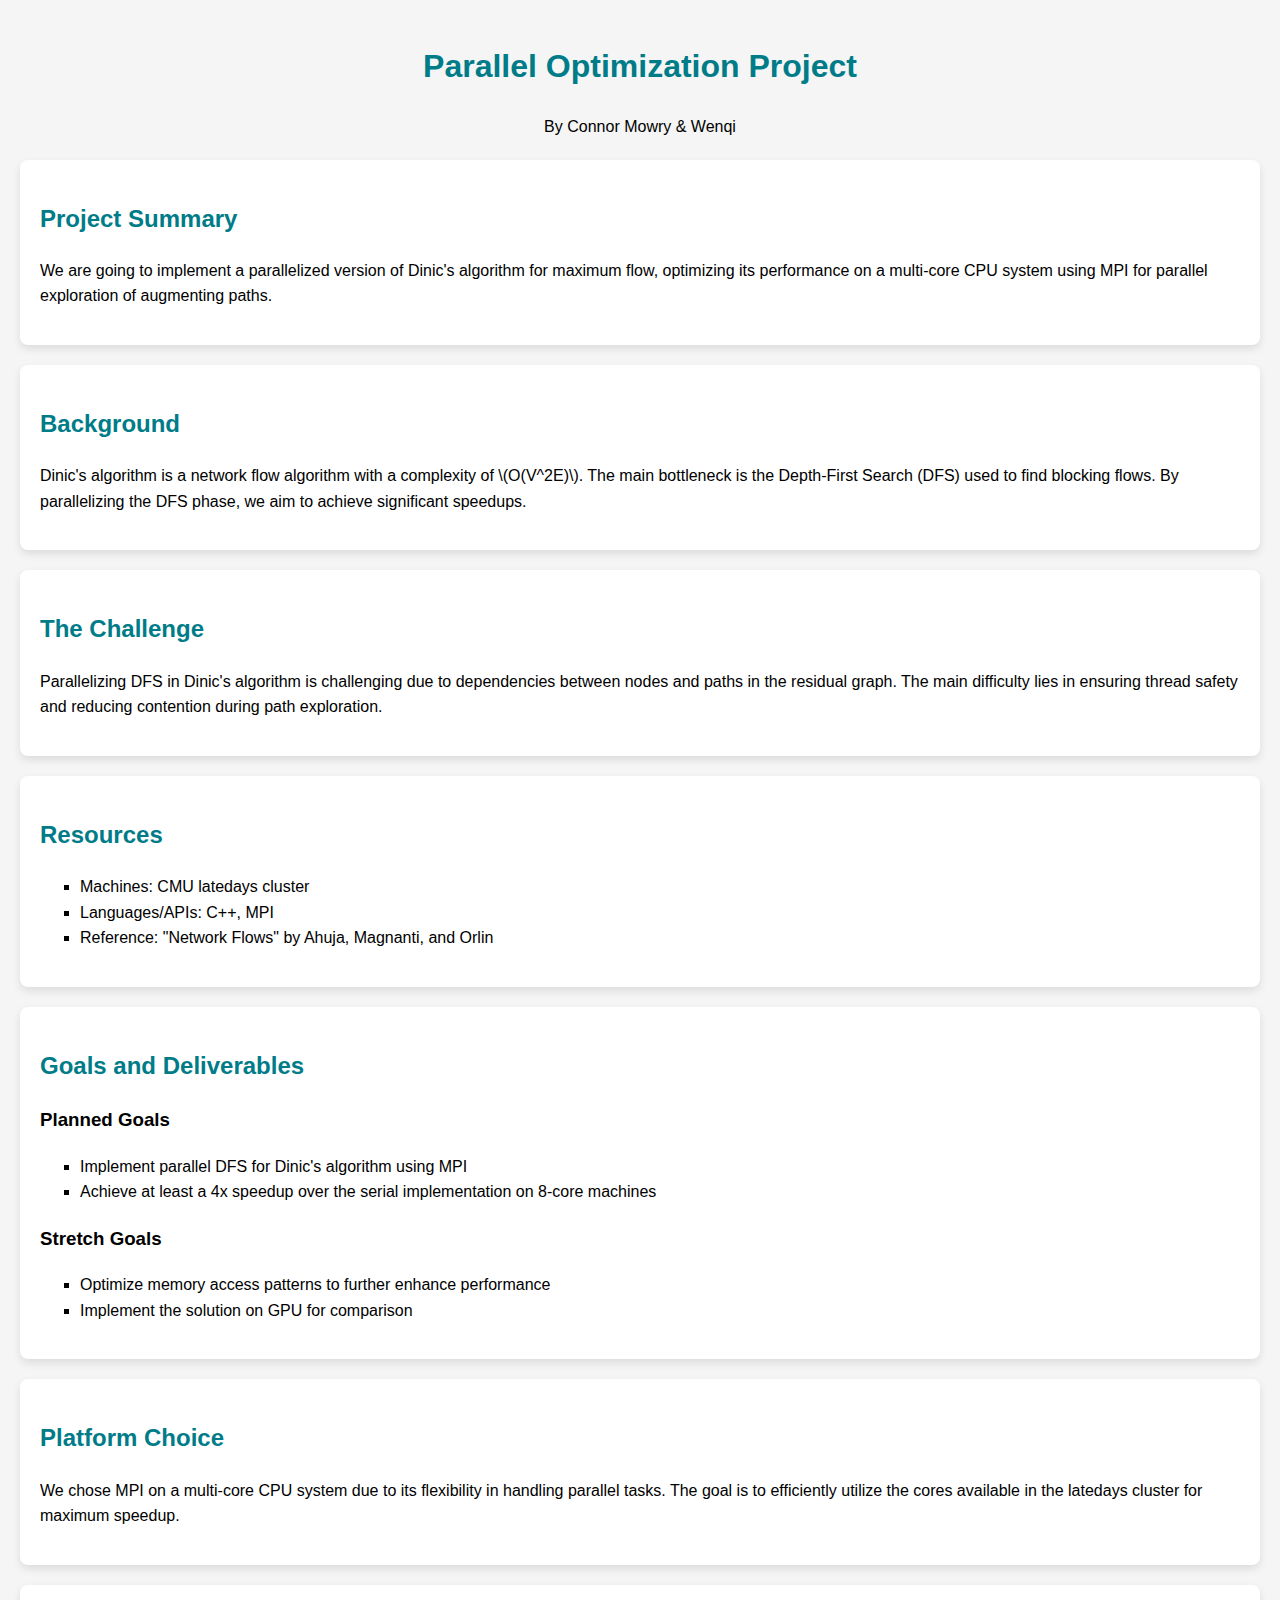
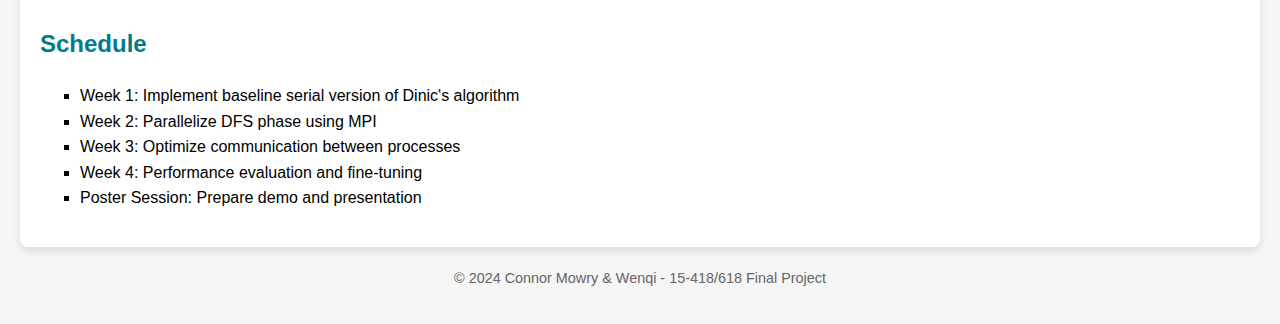
==== index.html @ 9fb958b7 "Initial commit" ====
<!DOCTYPE html>
<html lang="en">
<head>
    <meta charset="UTF-8">
    <meta name="viewport" content="width=device-width, initial-scale=1.0">
    <title>15-418 Final Project - Parallel Optimization</title>
    <link rel="stylesheet" href="styles.css">
</head>
<body>
    <header>
        <h1>Parallel Optimization Project</h1>
        <p>By Connor Mowry & Wenqi</p>
    </header>

    <section id="summary">
        <h2>Project Summary</h2>
        <p>We are going to implement a parallelized version of Dinic's algorithm for maximum flow, optimizing its performance on a multi-core CPU system using MPI for parallel exploration of augmenting paths.</p>
    </section>

    <section id="background">
        <h2>Background</h2>
        <p>Dinic's algorithm is a network flow algorithm with a complexity of \(O(V^2E)\). The main bottleneck is the Depth-First Search (DFS) used to find blocking flows. By parallelizing the DFS phase, we aim to achieve significant speedups.</p>
    </section>

    <section id="challenge">
        <h2>The Challenge</h2>
        <p>Parallelizing DFS in Dinic's algorithm is challenging due to dependencies between nodes and paths in the residual graph. The main difficulty lies in ensuring thread safety and reducing contention during path exploration.</p>
    </section>

    <section id="resources">
        <h2>Resources</h2>
        <ul>
            <li>Machines: CMU latedays cluster</li>
            <li>Languages/APIs: C++, MPI</li>
            <li>Reference: "Network Flows" by Ahuja, Magnanti, and Orlin</li>
        </ul>
    </section>

    <section id="goals">
        <h2>Goals and Deliverables</h2>
        <h3>Planned Goals</h3>
        <ul>
            <li>Implement parallel DFS for Dinic's algorithm using MPI</li>
            <li>Achieve at least a 4x speedup over the serial implementation on 8-core machines</li>
        </ul>
        <h3>Stretch Goals</h3>
        <ul>
            <li>Optimize memory access patterns to further enhance performance</li>
            <li>Implement the solution on GPU for comparison</li>
        </ul>
    </section>

    <section id="platform">
        <h2>Platform Choice</h2>
        <p>We chose MPI on a multi-core CPU system due to its flexibility in handling parallel tasks. The goal is to efficiently utilize the cores available in the latedays cluster for maximum speedup.</p>
    </section>

    <section id="schedule">
        <h2>Schedule</h2>
        <ul>
            <li>Week 1: Implement baseline serial version of Dinic's algorithm</li>
            <li>Week 2: Parallelize DFS phase using MPI</li>
            <li>Week 3: Optimize communication between processes</li>
            <li>Week 4: Performance evaluation and fine-tuning</li>
            <li>Poster Session: Prepare demo and presentation</li>
        </ul>
    </section>

    <footer>
        <p>&copy; 2024 Connor Mowry & Wenqi - 15-418/618 Final Project</p>
    </footer>
</body>
</html>
---- styles.css ----
body {
    font-family: Arial, sans-serif;
    line-height: 1.6;
    margin: 0;
    padding: 20px;
    background-color: #f5f5f5;
}

header {
    text-align: center;
    margin-bottom: 20px;
}

header h1 {
    color: #007c89;
}

section {
    background: white;
    padding: 20px;
    margin-bottom: 20px;
    border-radius: 8px;
    box-shadow: 0 4px 8px rgba(0, 0, 0, 0.1);
}

h2 {
    color: #007c89;
}

ul {
    list-style-type: square;
}

footer {
    text-align: center;
    margin-top: 20px;
    font-size: 0.9em;
    color: #666;
}
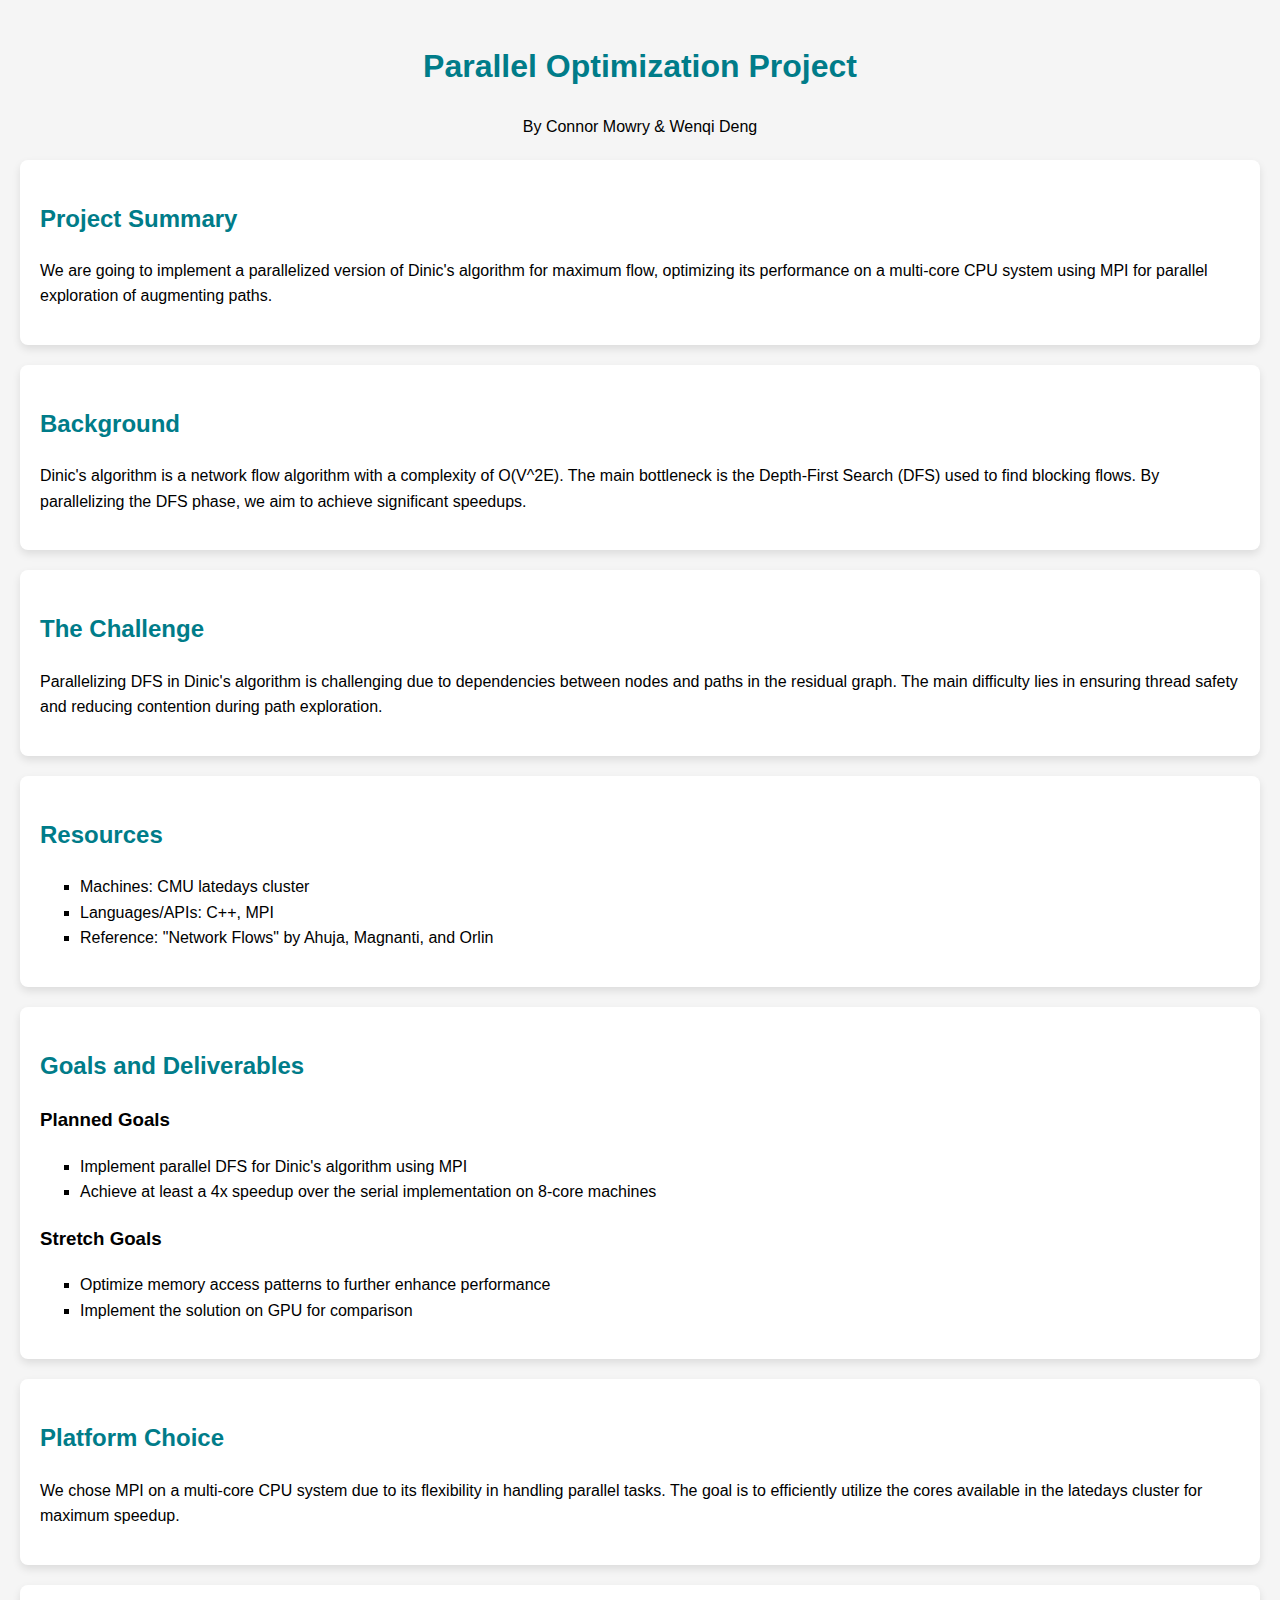
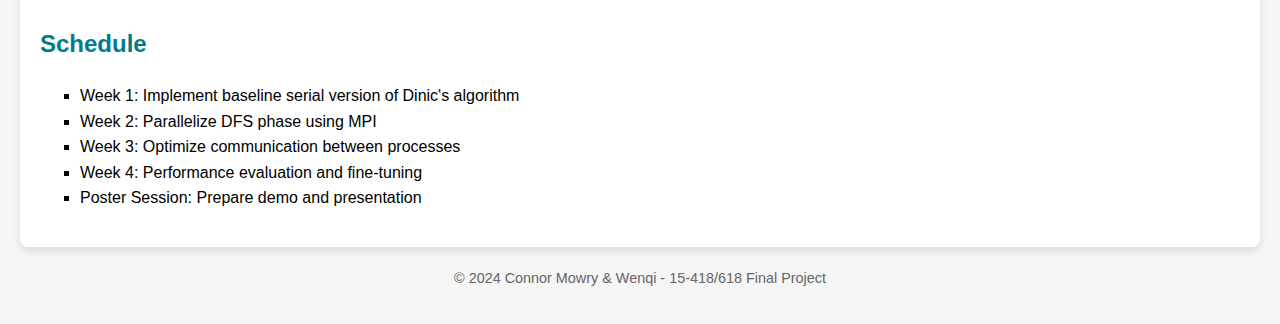
==== commit 4e9f95ab: "Minor changes" ====
--- a/index.html
+++ b/index.html
@@ -9,7 +9,7 @@
 <body>
     <header>
         <h1>Parallel Optimization Project</h1>
-        <p>By Connor Mowry & Wenqi</p>
+        <p>By Connor Mowry & Wenqi Deng</p>
     </header>
 
     <section id="summary">
@@ -19,7 +19,7 @@
 
     <section id="background">
         <h2>Background</h2>
-        <p>Dinic's algorithm is a network flow algorithm with a complexity of \(O(V^2E)\). The main bottleneck is the Depth-First Search (DFS) used to find blocking flows. By parallelizing the DFS phase, we aim to achieve significant speedups.</p>
+        <p>Dinic's algorithm is a network flow algorithm with a complexity of O(V^2E). The main bottleneck is the Depth-First Search (DFS) used to find blocking flows. By parallelizing the DFS phase, we aim to achieve significant speedups.</p>
     </section>
 
     <section id="challenge">
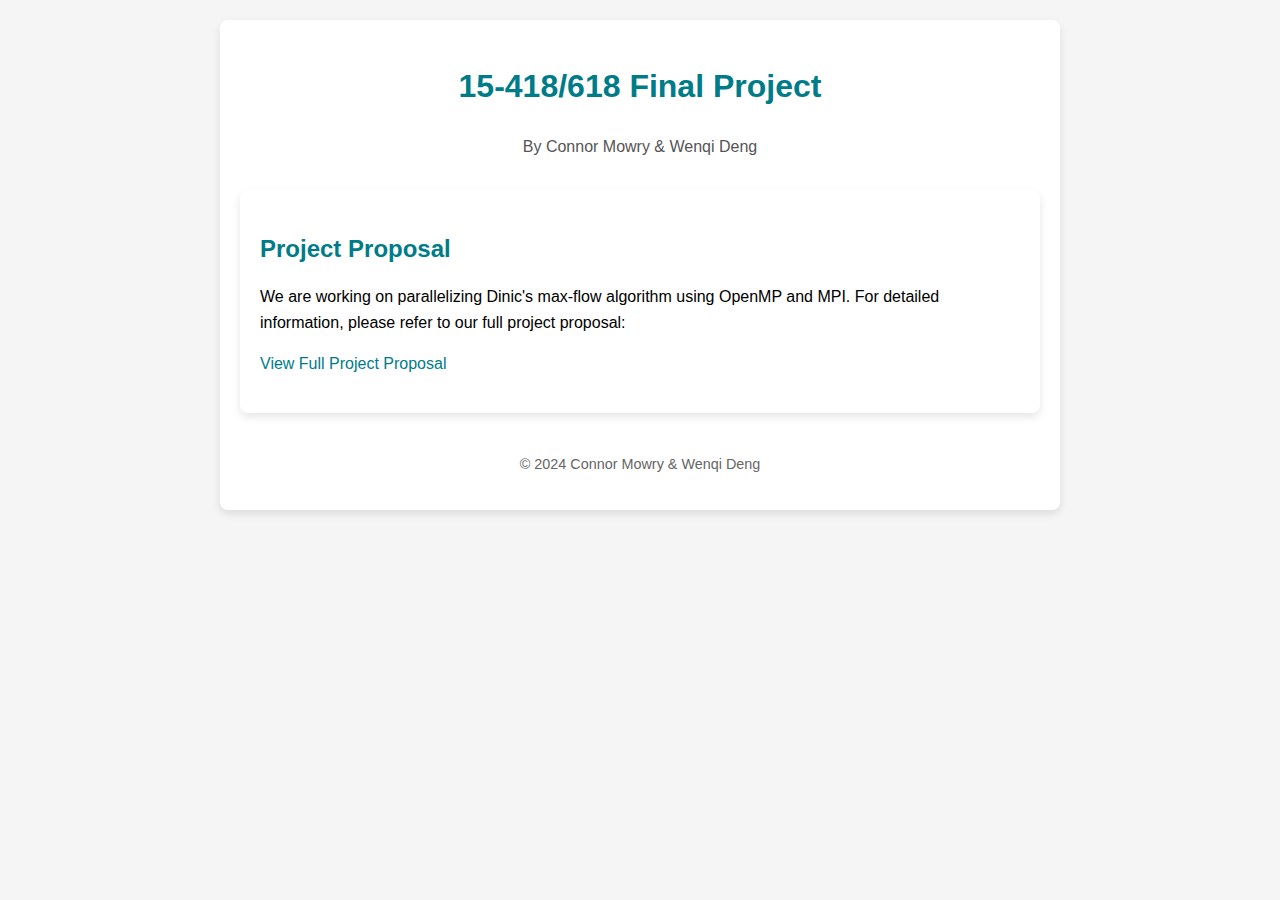
==== commit 39f75821: "Added proposal webpage" ====
--- a/index.html
+++ b/index.html
@@ -3,71 +3,25 @@
 <head>
     <meta charset="UTF-8">
     <meta name="viewport" content="width=device-width, initial-scale=1.0">
-    <title>15-418 Final Project - Parallel Optimization</title>
+    <title>15-418 Final Project - Parallelizing Dinic's Algorithm</title>
     <link rel="stylesheet" href="styles.css">
 </head>
 <body>
-    <header>
-        <h1>Parallel Optimization Project</h1>
-        <p>By Connor Mowry & Wenqi Deng</p>
-    </header>
+    <div class="container">
+        <header>
+            <h1>15-418/618 Final Project</h1>
+            <p>By Connor Mowry & Wenqi Deng</p>
+        </header>
 
-    <section id="summary">
-        <h2>Project Summary</h2>
-        <p>We are going to implement a parallelized version of Dinic's algorithm for maximum flow, optimizing its performance on a multi-core CPU system using MPI for parallel exploration of augmenting paths.</p>
-    </section>
+        <section id="proposal">
+            <h2>Project Proposal</h2>
+            <p>We are working on parallelizing Dinic's max-flow algorithm using OpenMP and MPI. For detailed information, please refer to our full project proposal:</p>
+            <p><a href="proposal.html">View Full Project Proposal</a></p>
+        </section>
 
-    <section id="background">
-        <h2>Background</h2>
-        <p>Dinic's algorithm is a network flow algorithm with a complexity of O(V^2E). The main bottleneck is the Depth-First Search (DFS) used to find blocking flows. By parallelizing the DFS phase, we aim to achieve significant speedups.</p>
-    </section>
-
-    <section id="challenge">
-        <h2>The Challenge</h2>
-        <p>Parallelizing DFS in Dinic's algorithm is challenging due to dependencies between nodes and paths in the residual graph. The main difficulty lies in ensuring thread safety and reducing contention during path exploration.</p>
-    </section>
-
-    <section id="resources">
-        <h2>Resources</h2>
-        <ul>
-            <li>Machines: CMU latedays cluster</li>
-            <li>Languages/APIs: C++, MPI</li>
-            <li>Reference: "Network Flows" by Ahuja, Magnanti, and Orlin</li>
-        </ul>
-    </section>
-
-    <section id="goals">
-        <h2>Goals and Deliverables</h2>
-        <h3>Planned Goals</h3>
-        <ul>
-            <li>Implement parallel DFS for Dinic's algorithm using MPI</li>
-            <li>Achieve at least a 4x speedup over the serial implementation on 8-core machines</li>
-        </ul>
-        <h3>Stretch Goals</h3>
-        <ul>
-            <li>Optimize memory access patterns to further enhance performance</li>
-            <li>Implement the solution on GPU for comparison</li>
-        </ul>
-    </section>
-
-    <section id="platform">
-        <h2>Platform Choice</h2>
-        <p>We chose MPI on a multi-core CPU system due to its flexibility in handling parallel tasks. The goal is to efficiently utilize the cores available in the latedays cluster for maximum speedup.</p>
-    </section>
-
-    <section id="schedule">
-        <h2>Schedule</h2>
-        <ul>
-            <li>Week 1: Implement baseline serial version of Dinic's algorithm</li>
-            <li>Week 2: Parallelize DFS phase using MPI</li>
-            <li>Week 3: Optimize communication between processes</li>
-            <li>Week 4: Performance evaluation and fine-tuning</li>
-            <li>Poster Session: Prepare demo and presentation</li>
-        </ul>
-    </section>
-
-    <footer>
-        <p>&copy; 2024 Connor Mowry & Wenqi - 15-418/618 Final Project</p>
-    </footer>
+        <footer>
+            <p>&copy; 2024 Connor Mowry & Wenqi Deng</p>
+        </footer>
+    </div>
 </body>
-</html>+</html>
--- a/styles.css
+++ b/styles.css
@@ -1,20 +1,42 @@
+/* General Styles */
 body {
     font-family: Arial, sans-serif;
     line-height: 1.6;
     margin: 0;
-    padding: 20px;
+    padding: 0;
     background-color: #f5f5f5;
+    display: flex;
+    justify-content: center;
 }
 
+/* Container for Centered Content */
+.container {
+    max-width: 800px; /* Restrict content width */
+    width: 100%;
+    margin: 20px;
+    padding: 20px;
+    background-color: #fff;
+    border-radius: 8px;
+    box-shadow: 0 4px 8px rgba(0, 0, 0, 0.1);
+}
+
+/* Header Styling */
 header {
     text-align: center;
-    margin-bottom: 20px;
+    margin-bottom: 30px;
 }
 
 header h1 {
     color: #007c89;
+    font-size: 2em;
 }
 
+header p {
+    color: #555;
+    margin-top: 10px;
+}
+
+/* Section Styling */
 section {
     background: white;
     padding: 20px;
@@ -25,15 +47,69 @@
 
 h2 {
     color: #007c89;
+    margin-bottom: 15px;
 }
 
+h3 {
+    color: #007c89;
+    margin-top: 30px;
+    margin-bottom: 15px;
+}
+
+/* List Styling */
 ul {
     list-style-type: square;
+    padding-left: 20px;
+    margin-bottom: 20px;
 }
 
+ul li {
+    margin-bottom: 10px;
+}
+
+/* Link Styling */
+a {
+    color: #007c89;
+    text-decoration: none;
+}
+
+a:hover {
+    text-decoration: underline;
+}
+
+/* Footer Styling */
 footer {
     text-align: center;
-    margin-top: 20px;
+    margin-top: 40px;
     font-size: 0.9em;
     color: #666;
-}+}
+
+/* References Section Styling */
+#references {
+    margin-top: 40px;
+    border-top: 1px solid #ccc;
+    padding-top: 20px;
+}
+
+#references ol {
+    padding-left: 20px;
+}
+
+#references li {
+    margin-bottom: 10px;
+}
+
+/* Responsive Design */
+@media (max-width: 768px) {
+    .container {
+        max-width: 90%;
+        padding: 15px;
+    }
+    h1 {
+        font-size: 1.8em;
+    }
+    h2 {
+        font-size: 1.5em;
+    }
+}
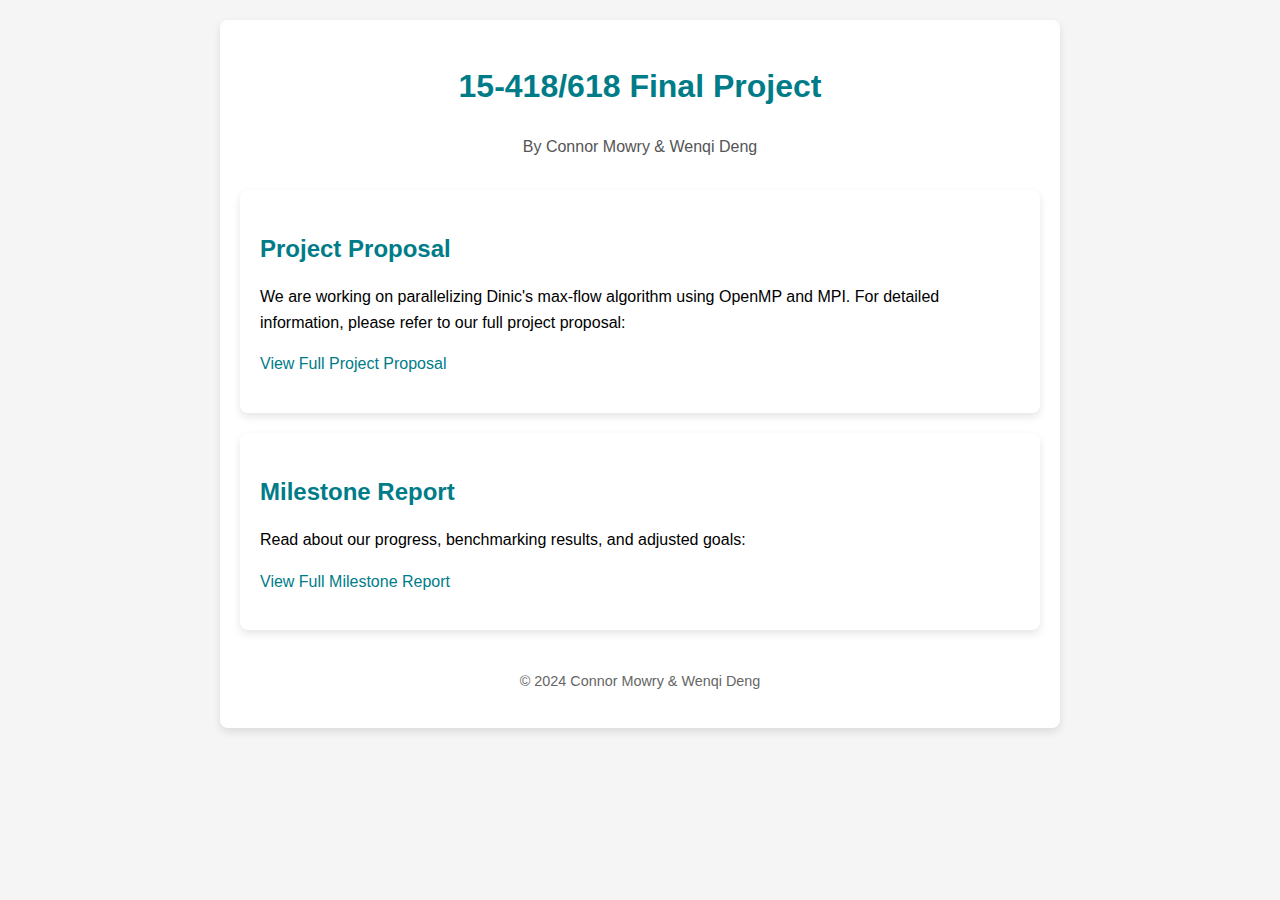
==== commit 1f9566a4: "Added milestone report" ====
--- a/index.html
+++ b/index.html
@@ -19,6 +19,12 @@
             <p><a href="proposal.html">View Full Project Proposal</a></p>
         </section>
 
+        <section id="milestone">
+            <h2>Milestone Report</h2>
+            <p>Read about our progress, benchmarking results, and adjusted goals:</p>
+            <p><a href="milestone-report.html">View Full Milestone Report</a></p>
+        </section>
+
         <footer>
             <p>&copy; 2024 Connor Mowry & Wenqi Deng</p>
         </footer>
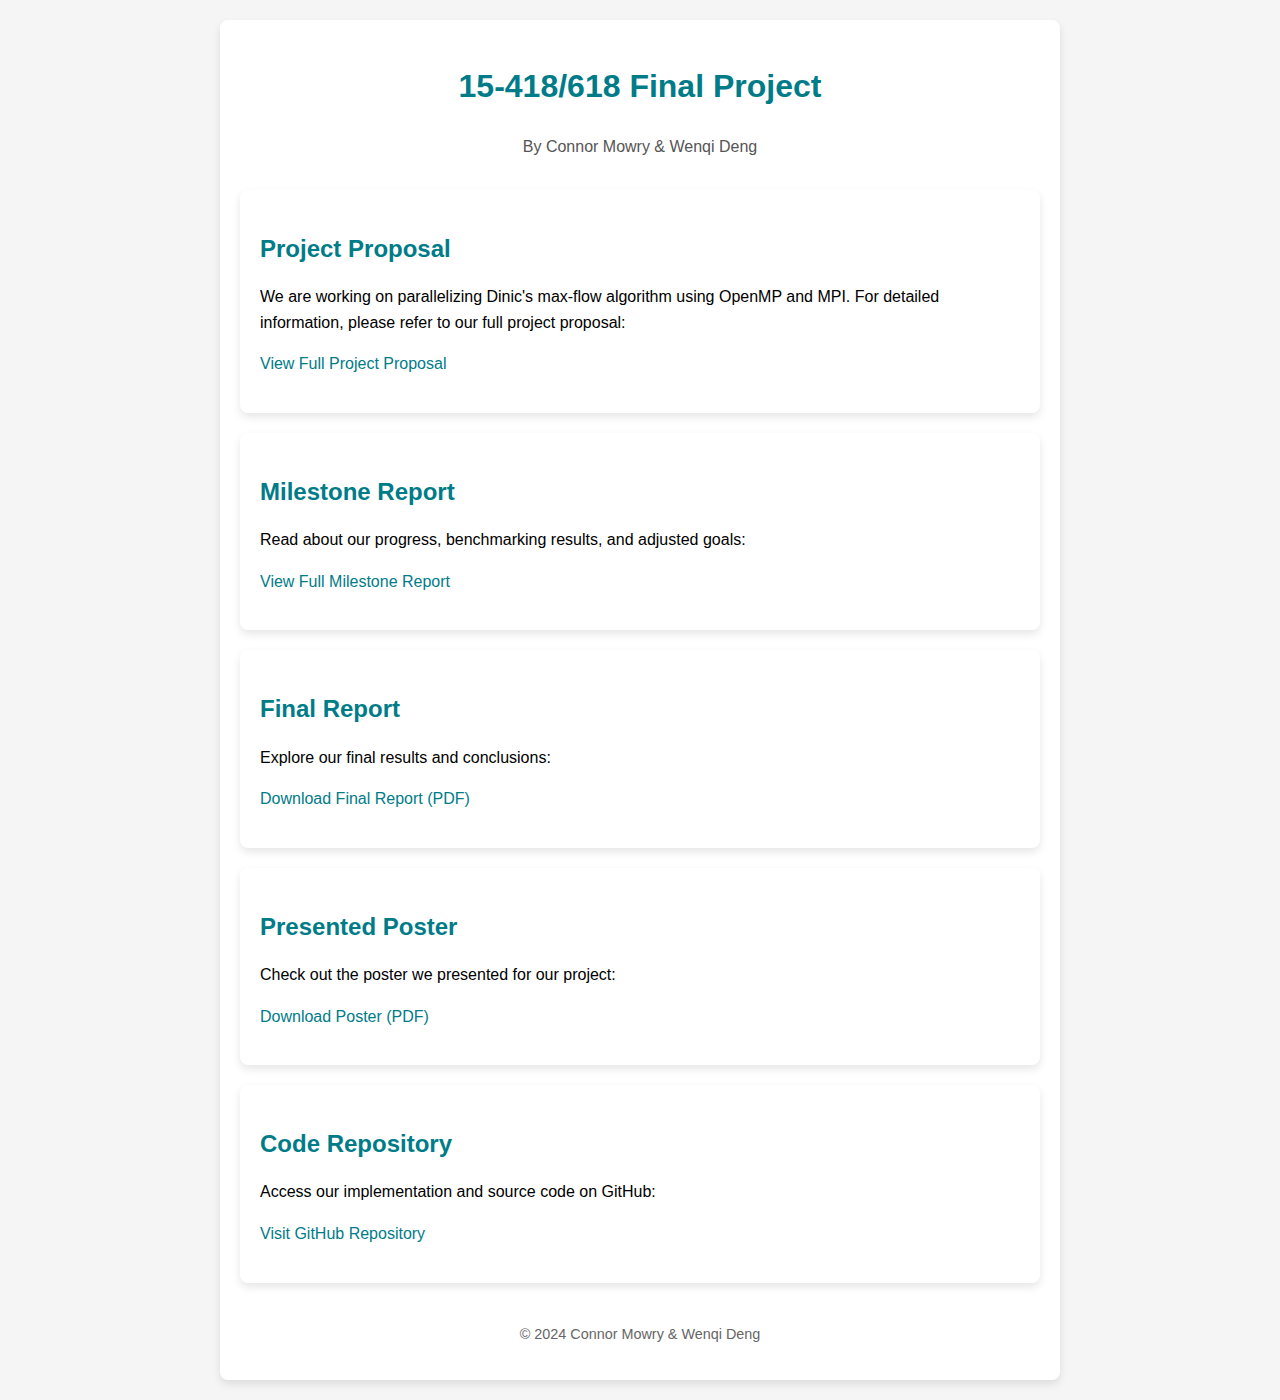
==== commit 1eeb91ac: "Added final report, final poster, and link to code." ====
--- a/index.html
+++ b/index.html
@@ -25,9 +25,27 @@
             <p><a href="milestone-report.html">View Full Milestone Report</a></p>
         </section>
 
+        <section id="final-report">
+            <h2>Final Report</h2>
+            <p>Explore our final results and conclusions:</p>
+            <p><a href="final-report.pdf" target="_blank">Download Final Report (PDF)</a></p>
+        </section>
+
+        <section id="poster">
+            <h2>Presented Poster</h2>
+            <p>Check out the poster we presented for our project:</p>
+            <p><a href="final-poster.pdf" target="_blank">Download Poster (PDF)</a></p>
+        </section>
+
+        <section id="code-repo">
+            <h2>Code Repository</h2>
+            <p>Access our implementation and source code on GitHub:</p>
+            <p><a href="https://github.com/wenqiden/parallelized_dinics" target="_blank">Visit GitHub Repository</a></p>
+        </section>
+
         <footer>
             <p>&copy; 2024 Connor Mowry & Wenqi Deng</p>
         </footer>
     </div>
 </body>
-</html>
+</html>